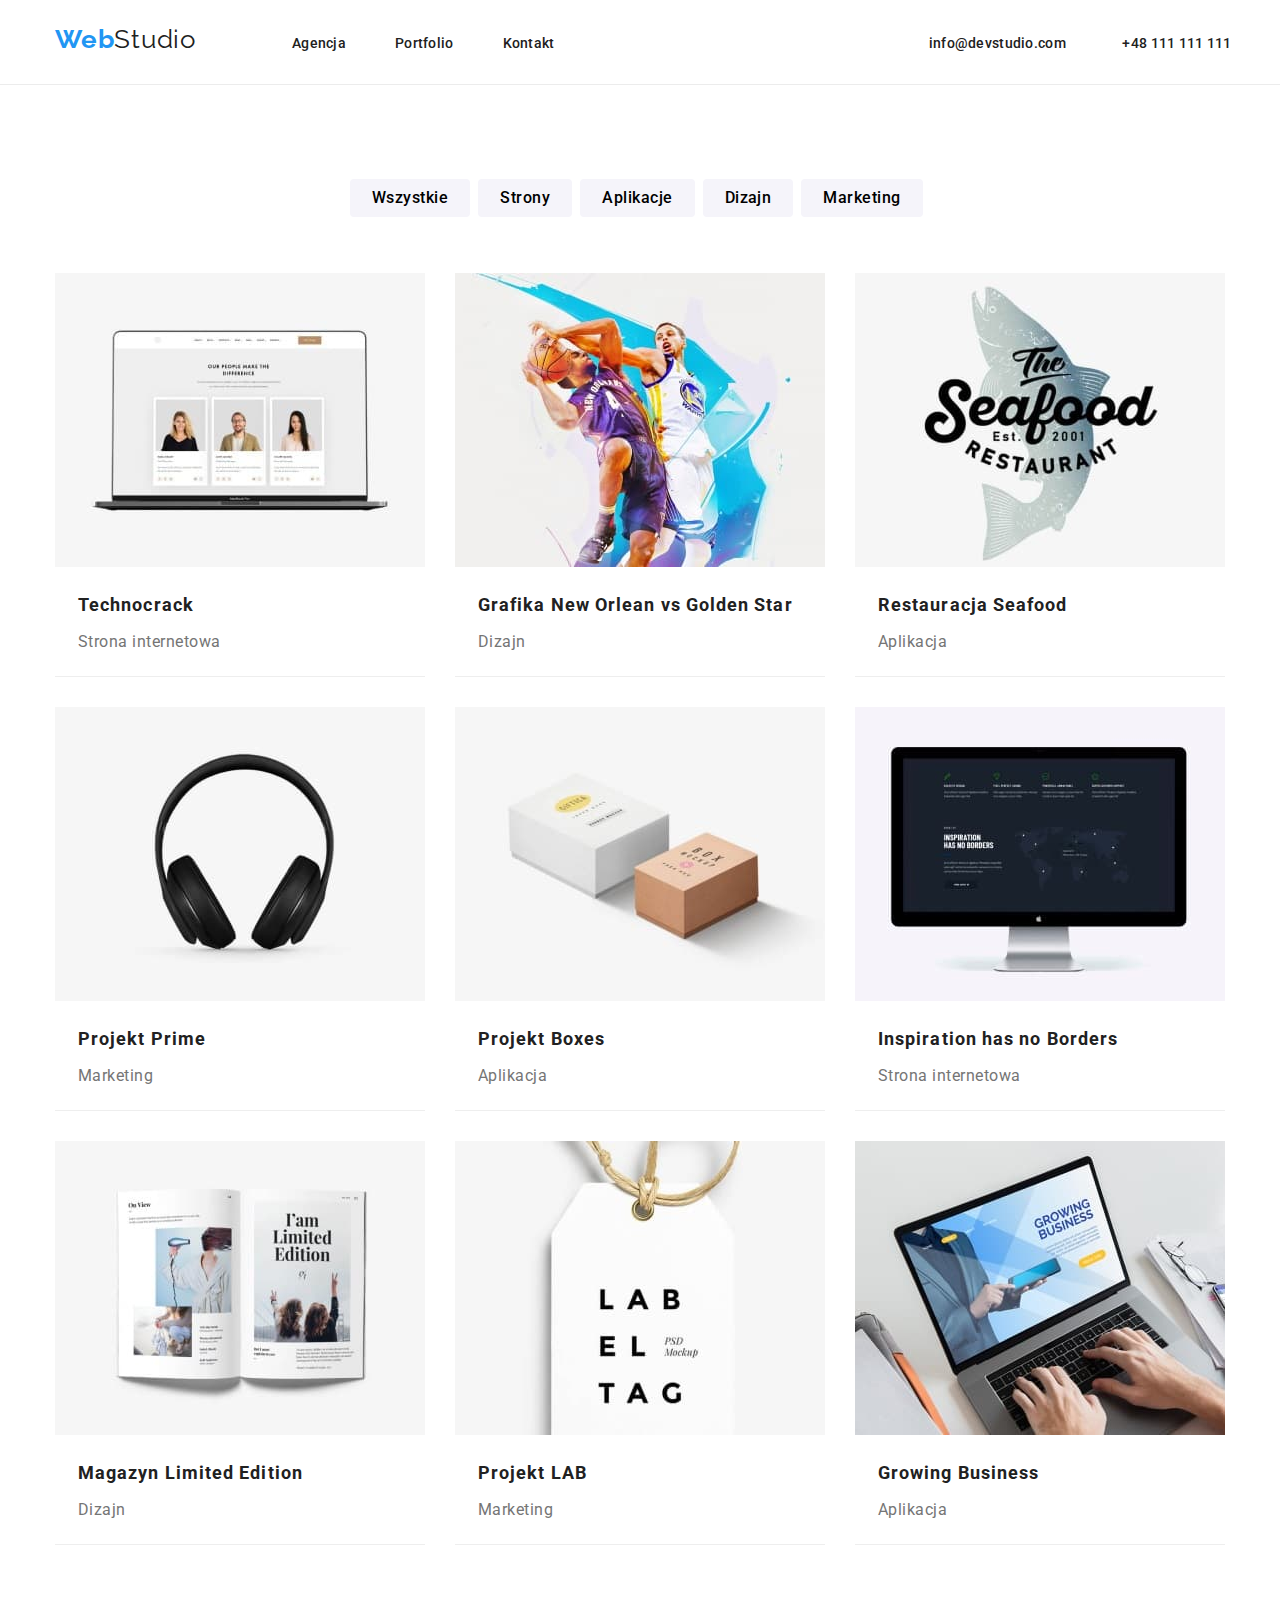
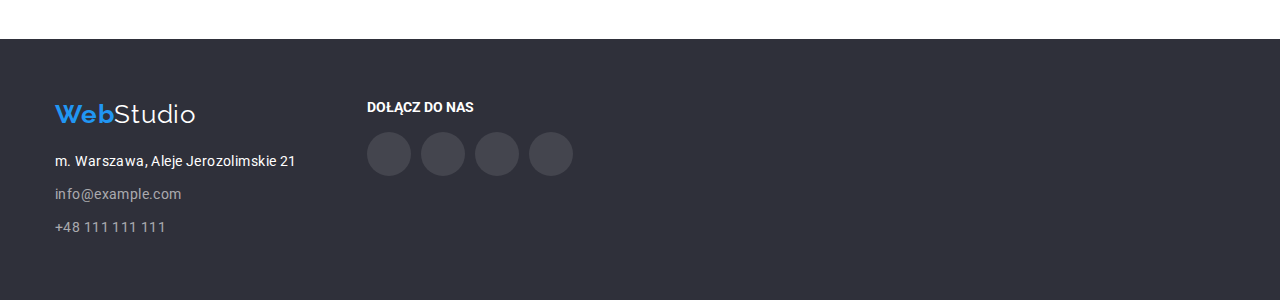
==== portfolio.html @ c4dc2baf "initial commit" ====
<!DOCTYPE html>
<html lang="en">

<head>
    <meta charset="UTF-8">
    <meta http-equiv="X-UA-Compatible" content="IE=edge">
    <meta name="viewport" content="width=device-width, initial-scale=1.0">
    <link
    rel="stylesheet"
    href="https://cdnjs.cloudflare.com/ajax/libs/modern-normalize/1.0.0/modern-normalize.min.css"
  />
    <link rel="stylesheet" href="css/styles.css"/>
    <link rel="preconnect" href="https://fonts.googleapis.com">
    <link rel="preconnect" href="https://fonts.gstatic.com" crossorigin>
    <link href="https://fonts.googleapis.com/css2?family=Raleway:wght@700&family=Roboto:wght@400;500;700;900&display=swap" rel="stylesheet">
    <title>Portfolio</title>
</head>
<body>
    <header>
        <div class = "container">
            <div class = "box-menu">
                <nav class = "box-nav">
                    <a class="Webstudio-header box-webstudio" href="index.html"><span class = "Web">Web</span>Studio</a>
                    <a class = "header" href="agencja.html">Agencja</a>
                    <a class = "header" href="portfolio.html">Portfolio</a>
                    <a class = "header" href="kontakt.html">Kontakt</a>
                </nav>
                <div>
                  <a class = "header contact" href="mailto:info@devstudio.com">          
                    <svg width="16" height="12">
                      <use
                        href="/goit-markup-hw-04/images/icons.svg#icon-envelope"
                      ></use>
                    </svg>
                    info@devstudio.com
                  </a>
                  <a class = "header contact" href="tel:+48111111111">
                    <svg width="10" height="16">
                      <use
                        href="/goit-markup-hw-04/images/icons.svg#icon-smartphone"
                      ></use>
                    </svg>
                    +48 111 111 111
                  </a>
                </div>
            </div>
        </div>
    </header>
        <main>
            <div class = "container">
                <section class = "section">
                    <ul class="list list-buttons">
                        <li class = "button">
                            <button class="portf-buttons" type="button" onclick="alert('Na chwilę obecną funkcjonalność nie jest dostępna. Za utrudnienia przepraszamy!')">Wszystkie</button>
                        </li>
                        <li class = "button">
                            <button class="portf-buttons" type="button" onclick="alert('Na chwilę obecną funkcjonalność nie jest dostępna. Za utrudnienia przepraszamy!')">Strony</button>
                        </li>
                        <li class = "button">
                            <button class="portf-buttons" type="button" onclick="alert('Na chwilę obecną funkcjonalność nie jest dostępna. Za utrudnienia przepraszamy!')">Aplikacje</button>
                        </li>
                        <li class = "button">
                            <button class="portf-buttons" type="button" onclick="alert('Na chwilę obecną funkcjonalność nie jest dostępna. Za utrudnienia przepraszamy!')">Dizajn</button>
                        </li>
                        <li class = "button">
                            <button class="portf-buttons" type="button" onclick="alert('Na chwilę obecną funkcjonalność nie jest dostępna. Za utrudnienia przepraszamy!')">Marketing</button>
                        </li>
                    </ul>
                    <ul class="list list-portfolio">
                        <li class = "portfolio-element">
                            <figure>
                              <div class="animation-field">
                                <img class = "img-portfolio"
                                src="images/portfolio1.jpg"
                                alt="Technocrack"
                                width="370"
                                height="294"
                                />
                                <div class="card-popup-box"><span class="card-popup-description">Technocrack jest popularną platformą wykorzystywaną do rozpowszechniania koronawirusa. Firmy wykorzystują tę platformę do celów szpiegowskich i ataków na niezabezpieczone serwery konkurencji</span></div> 
                              </div>
                                <figcaption class = "portfolio-bottom"><h4 class="title-portf">Technocrack</h4><h5 class="desc-portf">Strona internetowa</span></figcaption>
                            </figure>
                        </li>
                        <li class = "portfolio-element">
                            <figure>
                              <div class="animation-field">
                                <img class = "img-portfolio"
                                src="images/portfolio2.jpg"
                                alt="Basketball duel"
                                width="370"
                                height="294"
                                />
                                <div class="card-popup-box"><span class="card-popup-description">Technocrack jest popularną platformą wykorzystywaną do rozpowszechniania koronawirusa. Firmy wykorzystują tę platformę do celów szpiegowskich i ataków na niezabezpieczone serwery konkurencji</span></div> 
                              </div>
                                <figcaption class = "portfolio-bottom"><h4 class="title-portf">Grafika New Orlean vs Golden Star</h4><h5 class="desc-portf">Dizajn</span></figcaption>
                            </figure>
                        </li>
                        <li class = "portfolio-element">
                            <figure>
                              <div class="animation-field">
                                <img class = "img-portfolio"
                                src="images/portfolio3.jpg"
                                alt="The Seafood restaurant"
                                width="370"
                                height="294"
                                />
                                <div class="card-popup-box"><span class="card-popup-description">Technocrack jest popularną platformą wykorzystywaną do rozpowszechniania koronawirusa. Firmy wykorzystują tę platformę do celów szpiegowskich i ataków na niezabezpieczone serwery konkurencji</span></div> 
                              </div>
                                <figcaption class = "portfolio-bottom"><h4 class="title-portf">Restauracja Seafood</h4><h5 class="desc-portf">Aplikacja</span></figcaption>
                            </figure>
                        </li>
                        <li class = "portfolio-element">
                            <figure>
                              <div class="animation-field">
                                <img class = "img-portfolio"
                                src="images/portfolio4.jpg"
                                alt="Headphones"
                                width="370"
                                height="294"
                                />
                                <div class="card-popup-box"><span class="card-popup-description">Technocrack jest popularną platformą wykorzystywaną do rozpowszechniania koronawirusa. Firmy wykorzystują tę platformę do celów szpiegowskich i ataków na niezabezpieczone serwery konkurencji</span></div> 
                              </div>
                                <figcaption class = "portfolio-bottom"><h4 class="title-portf">Projekt Prime</h4><h5 class="desc-portf">Marketing</span></figcaption>
                            </figure>
                        </li>
                        <li class = "portfolio-element">
                            <figure>
                              <div class="animation-field">
                                <img class = "img-portfolio"
                                src="images/portfolio5.jpg"
                                alt="Boxes"
                                width="370"
                                height="294"
                                />
                                <div class="card-popup-box"><span class="card-popup-description">Technocrack jest popularną platformą wykorzystywaną do rozpowszechniania koronawirusa. Firmy wykorzystują tę platformę do celów szpiegowskich i ataków na niezabezpieczone serwery konkurencji</span></div> 
                              </div>
                                <figcaption class = "portfolio-bottom"><h4 class="title-portf">Projekt Boxes</h4><h5 class="desc-portf">Aplikacja</span></figcaption>
                            </figure>
                        </li>
                        <li class = "portfolio-element">
                            <figure>
                              <div class="animation-field">
                                <img class = "img-portfolio"
                                src="images/portfolio6.jpg"
                                alt="A dark webpage"
                                width="370"
                                height="294"
                                />
                                <div class="card-popup-box"><span class="card-popup-description">Technocrack jest popularną platformą wykorzystywaną do rozpowszechniania koronawirusa. Firmy wykorzystują tę platformę do celów szpiegowskich i ataków na niezabezpieczone serwery konkurencji</span></div> 
                              </div>
                                <figcaption class = "portfolio-bottom"><h4 class="title-portf">Inspiration has no Borders</h4><h5 class="desc-portf">Strona internetowa</span></figcaption>
                            </figure>
                        </li>
                        <li class = "portfolio-element">
                            <figure>
                              <div class="animation-field">
                                <img class = "img-portfolio"
                                src="images/portfolio7.jpg"
                                alt="A magasine"
                                width="370"
                                height="294"
                                />
                                <div class="card-popup-box"><span class="card-popup-description">Technocrack jest popularną platformą wykorzystywaną do rozpowszechniania koronawirusa. Firmy wykorzystują tę platformę do celów szpiegowskich i ataków na niezabezpieczone serwery konkurencji</span></div> 
                              </div>
                                <figcaption class = "portfolio-bottom"><h4 class="title-portf">Magazyn Limited Edition</h4><h5 class="desc-portf">Dizajn</span></figcaption>
                            </figure>
                        </li>
                        <li class = "portfolio-element">
                            <figure>
                              <div class="animation-field">
                                <img class = "img-portfolio"
                                src="images/portfolio8.jpg"
                                alt="A label"
                                width="370"
                                height="294"
                                />
                                <div class="card-popup-box"><span class="card-popup-description">Technocrack jest popularną platformą wykorzystywaną do rozpowszechniania koronawirusa. Firmy wykorzystują tę platformę do celów szpiegowskich i ataków na niezabezpieczone serwery konkurencji</span></div> 
                              </div>
                                <figcaption class = "portfolio-bottom"><h4 class="title-portf">Projekt LAB</h4><h5 class="desc-portf">Marketing</span></figcaption>
                            </figure>
                        </li>
                        <li class = "portfolio-element">
                            <figure>
                              <div class="animation-field">
                                <img class = "img-portfolio"
                                src="images/portfolio9.jpg"
                                alt="Hands on a notebook"
                                width="370"
                                height="294"
                                />
                                <div class="card-popup-box"><span class="card-popup-description">Technocrack jest popularną platformą wykorzystywaną do rozpowszechniania koronawirusa. Firmy wykorzystują tę platformę do celów szpiegowskich i ataków na niezabezpieczone serwery konkurencji</span></div> 
                              </div>
                                <figcaption class = "portfolio-bottom"><h4 class="title-portf">Growing Business</h4><h5 class="desc-portf">Aplikacja</span></figcaption>
                            </figure>
                        </li>
                    </ul>
                </section>
            </div>
        </main>
        <footer>
            <div class = "container">
              <ul class = "list footer-list">
                <li class = "footer-block">
                  <div>
                    <a class="Webstudio-footer" href="index.html"><span class = "Web">Web</span>Studio</a>
                    <address class = "address">m. Warszawa, Aleje Jerozolimskie 21</address>
                    <a class = "footer" href="mailto:info@example.com">info@example.com</a>
                    <a class = "footer" href="tel:+48111111111">+48 111 111 111</a>
                  </div>
                </li>
                <li class = "footer-block">
                  <div>
                    <span class = "join-us">DOŁĄCZ DO NAS</span>
                    <ul class = "list social-list-footer">
                      <li class = "social-icon-footer">
                        <div class = "social-circle-footer">
                          <svg width="20" height="20">
                            <use
                            href="/goit-markup-hw-04/images/icons.svg#icon-insta"
                            ></use>
                          </svg>
                        </div>
                      </li>
                      <li class = "social-icon-footer">
                        <div class = "social-circle-footer">
                          <svg width="20" height="16.25">
                            <use
                            href="/goit-markup-hw-04/images/icons.svg#icon-twitter"
                            ></use>
                          </svg>
                        </div>
                      </li>
                      <li class = "social-icon-footer">
                        <div class = "social-circle-footer">
                          <svg width="10" height="20">
                            <use
                            href="/goit-markup-hw-04/images/icons.svg#icon-facebook"
                            ></use>
                          </svg>
                        </div>
                      </li>
                      <li class = "social-icon-footer">
                        <div class = "social-circle-footer">
                          <svg width="20" height="20">
                            <use
                            href="/goit-markup-hw-04/images/icons.svg#icon-linkedin"
                            ></use>
                          </svg>
                        </div>
                      </li>
                    </ul>
                  </div>
                </li>
              </ul>
            </div>
          </footer>
</body>
</html>
---- css/styles.css ----
.div-test {
    width: 200px;
    height: 200px;
    border: solid tomato 1px;
    margin-top: 200px;
    margin-left: 200px;
    display: flex;
    align-items: center;
    justify-content: center;
}

.span-test {
    display: inline-block;
    vertical-align: middle;
    line-height: normal;
}


/* ZMIENNE */
:root {
    --color-active: #2196F3;
    --text-main: #212121;
    --text-secondary: #757575;
    --text-h1: #FFFFFF;
    --text-active-button: #FFFFFF;
    --text-address: #FFFFFF;
    --text-studio-footer: #FFFFFF;
    --color-team-members-background: #FFFFFF;
    --color-join-us: #FFFFFF;
    --color-pic-description: #FFFFFF;
    --color-card-popup-description: #FFFFFF;
    --color-h1-footer-background: #2F303A;
    --text-footer-contact: rgba(255, 255, 255, 0.6);
    --color-button-background: #F5F4FA;
    --color-our-team-background: #F5F4FA;
    --color-our-strengths-icon-background: #F5F4FA;
    --text-studio-header: #000000;
    --color-portfolio-border: #EEEEEE;
    --color-header-border: #ECECEC;
    --color-icon: #AFB1B8;
    --color-social-icon-footer: #FFFFFF1A;
}
/* KONIEC: ZMIENNE */

body {
    font-family: 'Roboto', sans-serif;
    font-size: 14px;
    color: var(--text-main);
}

.list {
    list-style-type: none;
}

.Webstudio-header,
.Webstudio-footer,
.header,
.footer,
.address {
    text-decoration: none;
}

.Web {
    color: var(--color-active);
    font-weight: 700;
}

/* USTAWIENIA DLA HEADERÓW I FOOTERÓW, BEZ FLEXBOXÓW */

.Webstudio-header {
    font-size: 26px;
    font-weight: 400;
    font-family: 'Raleway', sans-serif;
    line-height: 1.19;
    letter-spacing: 0.03em;
    color: var(--text-studio-header);
}

.Webstudio-footer {
    font-size: 26px;
    font-weight: 400;
    font-family: 'Raleway', sans-serif;
    line-height: 1.19;
    letter-spacing: 0.03em;
    color: var(--text-studio-footer);
}

.Webstudio-header:hover, .Webstudio-header:focus {
    color: var(--text-studio-header);
    font-size: 26px;
    font-weight: 700;
}

.Webstudio-footer:hover, .Webstudio-footer:focus {
    color: var(--text-studio-footer);
    font-size: 26px;
    font-weight: 700;
}

.Webstudio-header,
.header,
.footer {
    color: var(--text-main);
}

.header {
    line-height: 1.14;
    letter-spacing: 0.02em;
    font-weight: 500;
    transition-property: color, fill, background-color, box-shadow;
    transition-duration: 250ms;
    transition-timing-function: cubic-bezier(0.4, 0, 0.2, 1);
}

.header:hover,
.header:focus {
    fill: var(--color-active);
    color: var(--color-active);
    font-weight: 500;
}

.header svg {
    margin-right: 10px;
}

a[href="mailto:info@devstudio.com"],
a[href="tel:+48111111111"]{
    fill: var(--color-icon);
}

.address {
    line-height: 1.71;
    letter-spacing: 0.03em;
    color: var(--text-address);
    background-color: var(--color-h1-footer-background);
    font-style: normal;
}

.footer {
    line-height: 1.71;
    letter-spacing: 0.03em;
    color: var(--text-footer-contact);
    background-color: var(--color-h1-footer-background);
}

footer {
    background-color: var(--color-h1-footer-background);
    transition-property: color, fill, background-color, box-shadow;
    transition-duration: 250ms;
    transition-timing-function: cubic-bezier(0.4, 0, 0.2, 1);
}

.footer:hover,
.footer:focus {
    color: var(--color-active);
}

footer a span {
    color: var(--text-studio-footer);
}

/* KONIEC: USTAWIENIA DLA HEADERÓW I FOOTERÓW, BEZ FLEXBOXÓW */

/* USTAWIENIA DLA BODY INDEXU, BEX FLEXBOXÓW */

.headline {
    font-weight: 900;
    font-size: 44px;
    line-height: 1.36;
    text-align: center;
    letter-spacing: 0.06em;
    text-transform: uppercase;
    color: var(--text-h1);
}

.order-button {
    font-weight: 700;
    font-size: 16px;
    line-height: 1.88;
    align-items: center;
    text-align: center;
    letter-spacing: 0.06em;
    color: var(--text-active-button);
    background: var(--color-active);
    box-shadow: 0px 4px 4px rgba(0, 0, 0, 0.15);
    border-radius: 4px;
    cursor: pointer;
    border: none;
    width: 200px;
    height: 50px;
}

.heading {
    font-weight: 700;
    line-height: 1.14;
    letter-spacing: 0.03em;
    text-transform: uppercase;
}

.text {
    line-height: 1.71;
    letter-spacing: 0.03em; 
    color: var(--text-secondary);
}

.section-name {
    font-weight: 700;
    font-size: 36px;
    line-height: 1.17;
    letter-spacing: 0.03em;
}

.our-team {
    background-color: var(--color-our-team-background);
}

.team-member {
    border-bottom-left-radius: 4px;
    border-bottom-right-radius: 4px;
    background-color: var(--color-team-members-background);
    box-shadow: 0px 2px 1px rgba(0, 0, 0, 0.2),
                0px 1px 1px rgba(0, 0, 0, 0.14),
                0px 1px 3px rgba(0, 0, 0, 0.12);
            }

.title-index {
    font-weight: 500;
    font-size: 16px;
    line-height: 1.19;
    letter-spacing: 0.03em;
}

.desc-index {
    font-size: 16px;
    font-weight: 400;
    line-height: 1.19;
    letter-spacing: 0.03em;
    color: var(--text-secondary);
}

/* KONIEC: USTAWIENIA DLA BODY INDEXU, BEX FLEXBOXÓW */

/* USTAWIENIA DLA BODY PORTFOLIO, BEZ FLEXBOXÓW */

.portf-buttons {
    font-weight: 500;
    font-size: 16px;
    line-height: 1.63;
    letter-spacing: 0.03em;
    background: var(--color-button-background);
    border-radius: 4px;
    text-align: center;
    border-radius: 4px;
    border: none;
    cursor: pointer;
    transition-property: color, fill, background-color, box-shadow;
    transition-duration: 250ms;
    transition-timing-function: cubic-bezier(0.4, 0, 0.2, 1);
}

.portf-buttons:hover, .portf-buttons:focus{
    color: var(--text-active-button);
    background: var(--color-active);
    box-shadow: 0px 2px 2px 0px #0000001F,
                0px 1px 2px 0px #00000014,
                0px 3px 1px 0px #0000001A;

}

.title-portf {
    font-weight: 700;
    font-size: 18px;
    line-height: 2;
    letter-spacing: 0.06em;
}

.desc-portf {
    font-size: 16px;
    line-height: 1.88;
    letter-spacing: 0.03em;
    color: var(--text-secondary);
    font-weight: 400;
}

.portfolio-element > figure {
    transition-property: color, fill, background-color, box-shadow;
    transition-duration: 250ms;
    transition-timing-function: cubic-bezier(0.4, 0, 0.2, 1);
}

.portfolio-element > figure:hover,
.portfolio-element > figure:focus {
    box-shadow: 1px 4px 6px 0px #00000029,
    0px 4px 4px 0px #0000000F,
    0px 1px 1px 0px #0000001F;
    ;
    cursor: pointer;
}

/* KONIEC: USTAWIENIA DLA BODY PORTFOLIO, BEZ FLEXBOXÓW */

/* USTAWIENIA POZYCJONOWANIA I FLEXBOXÓW WSPÓLNE DLA INDEXU I PORTFOLIO */

h1, h2, h3, h4, h5, h6, p, ul, figure {
    margin: 0px;
}

.container {
    width: 1200px;
    margin-right: auto;
    margin-left: auto;
}

.section {
    padding-top: 94px;
    padding-bottom: 94px;
}

header {
    border-bottom: solid var(--color-header-border) 1px;
}

.box-menu {
    margin-top: 24px;
    display: flex;
    height: 60px;
    align-items: baseline;
}

.box-webstudio {
    margin-left: 15px;
}

.header:nth-child(2) {
    margin-left: 93px;
}

.header:nth-child(3) {
    margin-left: 46px;
}

.header:nth-child(4) {
    margin-left: 46px;
}

.contact:nth-child(1) {
    margin-left: 345px;
}

.contact:nth-child(2) {
    margin-left: 30px;
}

footer > div {
    padding-top: 60px;
    padding-bottom: 60px;
}

.Webstudio-footer {
    display: block;
    margin-bottom: 20px;
}

address {
    display: block;
    margin-bottom: 9px;
}

footer .footer {
    display: block;
}

.footer-block:nth-child(2) {
    margin-left: 70px;
}

.join-us {
    color: var(--color-join-us);
    font-weight: 700;
    line-height: 1.14;
    letter-spacing: 0,03em;
}

.footer-list {
    display: flex;
    padding-left: 15px;
}

.social-circle-footer {
    width: 44px;
    height: 44px;
    border-radius: 50%;
    display: flex;
    justify-content: center;
    align-items: center;
    fill: var(--color-join-us);
    background-color: var(--color-social-icon-footer);
    transition-property: color, fill, background-color, box-shadow;
    transition-duration: 250ms;
    transition-timing-function: cubic-bezier(0.4, 0, 0.2, 1);
}

.social-circle-footer:hover,
.social-circle-footer:focus {
    background-color: var(--color-active);
    fill: var(--color-join-us);
    cursor: pointer;
}

.social-list-footer {
    display: flex;
    margin-top: 16px;
    padding-bottom: 30px;
    padding-left: 0px;
}

.social-icon-footer:not(:last-child) {
    margin-right: 10px;
}

a[href="mailto:info@example.com"] {
    margin-bottom: 9px;
}

/* KONIEC: USTAWIENIA POZYCJONOWANIA I FLEXBOXÓW WSPÓLNE DLA INDEXU I PORTFOLIO */

/* FLEXBOXY I POZYCJONOWANIE INDEX.HTML*/
.headline {
    width: 696px;
    margin-top: 0px;
    margin-bottom: 0px;
    margin-left: auto;
    margin-right: auto;
}

.box-headline {
    padding: 200px 252px 200px 252px;
    background-image: url(../images/background-photo.jpg), 
    linear-gradient(
    to right,
    #2F303A66,
    #2F303A66
    );
    background-position: 50% 50%;
    background-repeat: no-repeat;
    background-size: 1600px;
    background-color: var(--color-h1-footer-background);
}

.order-button {
    display: block;
    margin-left: auto;
    margin-right: auto;
    margin-top: 30px;
    padding: 0px;
}

.list-our-strengths {
    display: flex;
    margin-top: 0px;
    margin-bottom: 0px;
    padding-left: 0px;
}

.list-our-strengths-icons {
    display: flex;
    margin-top: 0px;
    margin-bottom: 30px;
    padding-left: 0px;
}

.strength-icon-background {
    display: flex;
    width: 270px;
    height: 120px;
    border-radius: 4px;
    background-color: var(--color-our-strengths-icon-background);
    justify-content: center;
    align-items: center;
}

.text-block {
    width: 270px;
}

.strength:nth-child(1) {
    margin-left: 15px;
}

.strength:not(:last-child) {
    margin-right: 30px;
}

.text {
    padding-top: 10px;
}

.section-name {
display: flex;
justify-content: center;
padding-bottom: 50px;
}

.list-what-we-do {
    display: flex;
    padding-left: 0px;
}

.what-we-do {
    position: relative;
}

.what-we-do img {
    vertical-align:top;
}

.what-we-do:nth-child(1) {
    margin-left: 15px;
}

.what-we-do:not(:last-child) {
    margin-right: 30px;
}

.list-our-team {
    display: flex;
    padding: 0px;
}

.our-team:not(:last-child) {
    margin-right: 30px;
}

.our-team:nth-child(1) {
    margin-left: 30px;
}

.title-index {
    padding-top: 30px;
}

.desc-index {
    padding-top: 10px;
}

.our-team {
    text-align: center;
}

.img-team-member {
    display: block;
}

.social-circle {
    width: 44px;
    height: 44px;
    border-radius: 50%;
    display: flex;
    justify-content: center;
    align-items: center;
    fill: var(--color-icon);
    transition-property: color, fill, background-color, box-shadow;
    transition-duration: 250ms;
    transition-timing-function: cubic-bezier(0.4, 0, 0.2, 1);
}

.social-circle:hover,
.social-circle:focus {
    background-color: var(--color-active);
    fill: var(--color-team-members-background);
    cursor: pointer;
}

.social-list {
    display: flex;
    margin-top: 16px;
    padding-bottom: 30px;
    padding-left: 0px;
}

.social-icon:nth-child(1) {
    margin-left: 32px;
}

.social-icon:not(:last-child) {
    margin-right: 10px;
}

.client-background {
    width: 170px;
    height: 92px;
    border-radius: 4px;
    display: flex;
    justify-content: center;
    align-items: center;
    fill: var(--color-icon);
    border: solid var(--color-icon) 1px;
    transition-property: color, fill, background-color, box-shadow;
    transition-duration: 250ms;
    transition-timing-function: cubic-bezier(0.4, 0, 0.2, 1);
}

.client-background:hover,
.client-background:focus {
    fill: var(--color-active);
    border: solid var(--color-active) 1px;
    cursor: pointer;
}

.list-our-clients {
    display: flex;
    padding-left: 0px;
}

.client:nth-child(1) {
    margin-left: 15px;
}

.client:not(:last-child) {
    margin-right: 30px;
}

.pic-description-box {
    background-color: #2F303ACC;
    height: 70px;
    width: 370px;
    display: flex;
    justify-content: center;
    align-items: center;
    position: absolute;
    bottom: 0;
}

.pic-description {
    color: var(--color-pic-description);
    line-height: 1.17;
    font-weight: 700;
    letter-spacing: 0.03em;
}

/* KONIEC: FLEXBOXY I POZYCJONOWANIE INDEX.HTML */

/* FLEXBOXY I POZYCJONOWANIE PORTFOLIO.HTML */

.list-buttons {
    display: flex;
    padding-bottom: 56px;
    padding-left: 0px;
}

.portf-buttons {
    padding: 6px 22px;
}

.button:nth-child(1) {
    margin-left: 310px;
}

.button:nth-child(2) {
    margin-left: 8px;
}

.button:nth-child(3) {
    margin-left: 8px;
}

.button:nth-child(4) {
    margin-left: 8px;
}

.button:nth-child(5) {
    margin-left: 8px;
}

.img-portfolio {
    display: block;
}

.list-portfolio {
    padding: 0px;
    display: flex;
    flex-wrap: wrap;
}

.portfolio-bottom {
    border-bottom: solid var(--color-portfolio-border) 1px;
}

.title-portf {
    padding-left: 23px;
    padding-top: 20px;
}


.desc-portf {
    padding-left: 23px;
    padding-top: 4px;
    padding-bottom: 19px;
}

.portfolio-element:nth-child(3n + 1) {
    margin-left: 15px;
}

.portfolio-element:nth-child(3n + 2) {
    margin-left: 30px;
}

.portfolio-element:nth-child(3n + 3) {
    margin-left: 30px;
}

.portfolio-element:nth-last-child(n + 4) {
    margin-bottom: 30px;
}

.animation-field {
    position: relative;
    overflow: hidden;
}

.card-popup-box {
    background-color: #2196F3E5;
    height: 294px;
    width: 370px;
    display: flex;
    align-items: center;
    position: absolute;
    top: 294px;
    transition-property: top;
    transition-duration: 500ms;
}

.portfolio-element:hover .card-popup-box {
top: 0;
}

.card-popup-description {
    color: var(--color-card-popup-description);
    line-height: 1.56;
    letter-spacing: 0.03em;
    font-size: 18px;
    padding: 49px 45px 49px 24px;
}

/* KONIEC: FLEXBOXY I POZYCJONOWANIE PORTFOLIO.HTML */
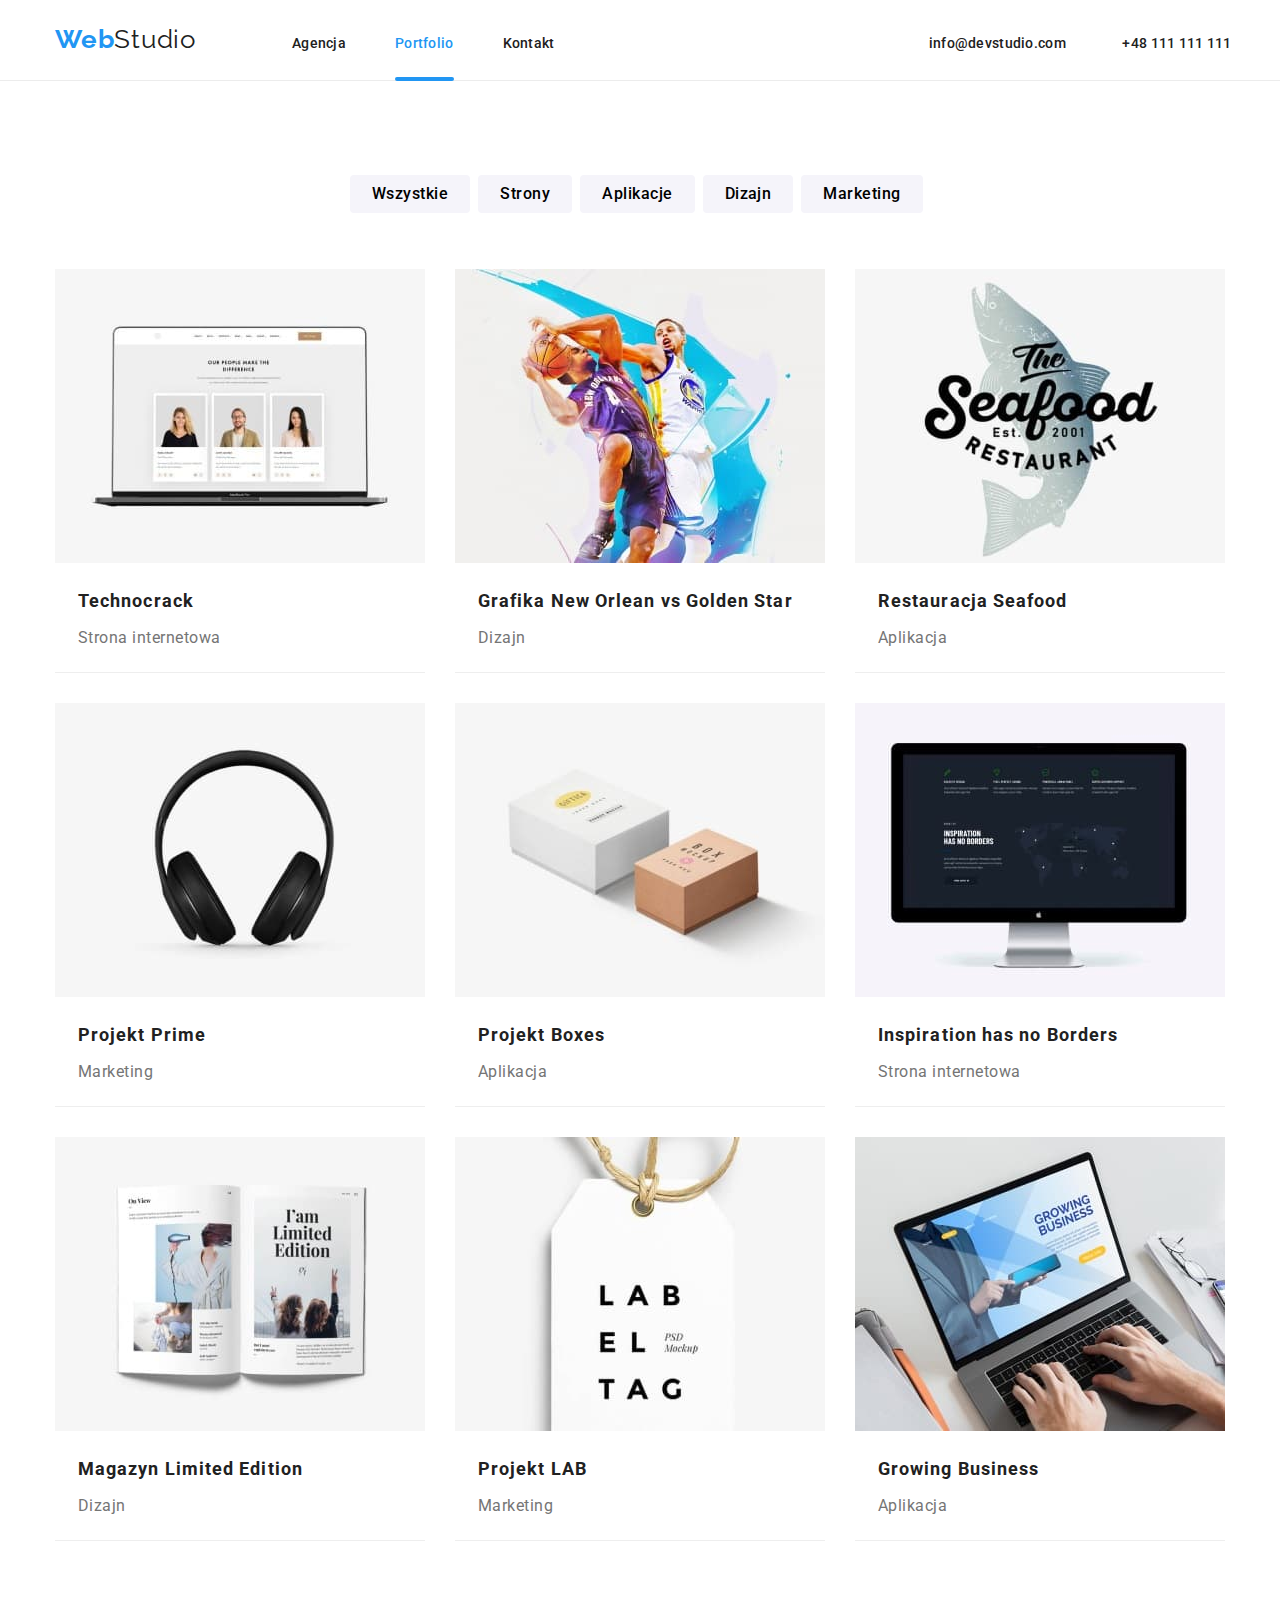
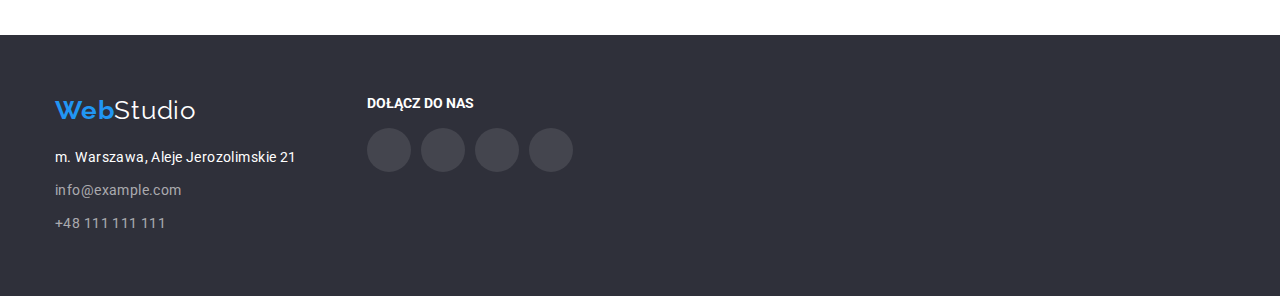
==== commit 2850bbc7: "new functions" ====
--- a/portfolio.html
+++ b/portfolio.html
@@ -21,8 +21,8 @@
             <div class = "box-menu">
                 <nav class = "box-nav">
                     <a class="Webstudio-header box-webstudio" href="index.html"><span class = "Web">Web</span>Studio</a>
-                    <a class = "header" href="agencja.html">Agencja</a>
-                    <a class = "header" href="portfolio.html">Portfolio</a>
+                    <a class = "header" href="index.html">Agencja</a>
+                    <a class = "header active-site" href="portfolio.html">Portfolio</a>
                     <a class = "header" href="kontakt.html">Kontakt</a>
                 </nav>
                 <div>
--- a/css/styles.css
+++ b/css/styles.css
@@ -1,21 +1,3 @@
-.div-test {
-    width: 200px;
-    height: 200px;
-    border: solid tomato 1px;
-    margin-top: 200px;
-    margin-left: 200px;
-    display: flex;
-    align-items: center;
-    justify-content: center;
-}
-
-.span-test {
-    display: inline-block;
-    vertical-align: middle;
-    line-height: normal;
-}
-
-
 /* ZMIENNE */
 :root {
     --color-active: #2196F3;
@@ -29,6 +11,7 @@
     --color-join-us: #FFFFFF;
     --color-pic-description: #FFFFFF;
     --color-card-popup-description: #FFFFFF;
+    --color-modal-window: #FFFFFF;
     --color-h1-footer-background: #2F303A;
     --text-footer-contact: rgba(255, 255, 255, 0.6);
     --color-button-background: #F5F4FA;
@@ -39,6 +22,7 @@
     --color-header-border: #ECECEC;
     --color-icon: #AFB1B8;
     --color-social-icon-footer: #FFFFFF1A;
+    --color-backdrop: #00000033;
 }
 /* KONIEC: ZMIENNE */
 
@@ -66,6 +50,18 @@
 }
 
 /* USTAWIENIA DLA HEADERÓW I FOOTERÓW, BEZ FLEXBOXÓW */
+
+.active-site::after {
+    content: '';
+    background-color: var(--color-active);
+    width: 100%;
+    height: 4px;
+    border-radius: 2px;
+    display: block;
+    position: absolute;
+    top: 42px;
+    right: 0px;
+}
 
 .Webstudio-header {
     font-size: 26px;
@@ -110,6 +106,7 @@
     transition-property: color, fill, background-color, box-shadow;
     transition-duration: 250ms;
     transition-timing-function: cubic-bezier(0.4, 0, 0.2, 1);
+    position: relative;
 }
 
 .header:hover,
@@ -157,6 +154,10 @@
 
 footer a span {
     color: var(--text-studio-footer);
+}
+
+.active-site {
+    color: var(--color-active);
 }
 
 /* KONIEC: USTAWIENIA DLA HEADERÓW I FOOTERÓW, BEZ FLEXBOXÓW */
@@ -238,6 +239,59 @@
     color: var(--text-secondary);
 }
 
+.modal-window-backdrop {
+    position: fixed;
+    top: 0;
+    width: 100%;
+    height: 100%;
+    background: var(--color-backdrop);
+    transition-property: opacity;
+    transition-duration: 700ms;
+    opacity: 100%;
+}
+
+.modal-window {
+    position: absolute;
+    transform: translate(50%, -50%);
+    top: 50%;
+    right: 50%;
+    width: 528px;
+    height: 581px;
+    background-color: var(--color-modal-window);
+    border-radius: 4px;
+    box-shadow: 0px 2px 1px 0px #00000033,
+                0px 1px 1px 0px #00000024,
+                0px 1px 3px 0px #0000001F;
+    text-align: right;
+    transition-property: opacity;
+    transition-duration: 700ms;
+    opacity: 100%;
+}
+
+
+.modal-window-button {
+    width: 30px;
+    height: 30px;
+    border-radius: 50%;
+    border: 1px solid #0000001A;
+    background-color: var(--color-modal-window);
+    padding: 0px;
+    margin-top: 8px;
+    margin-right: 8px;
+}
+
+.modal-window-button:hover {
+    cursor: pointer;
+}
+
+.is-hidden {
+    visibility: hidden;
+    transition-property: opacity, visibility;
+    transition-duration: 700ms;
+    opacity: 0%;
+    pointer-events: none;
+}
+
 /* KONIEC: USTAWIENIA DLA BODY INDEXU, BEX FLEXBOXÓW */
 
 /* USTAWIENIA DLA BODY PORTFOLIO, BEZ FLEXBOXÓW */
@@ -323,7 +377,7 @@
 .box-menu {
     margin-top: 24px;
     display: flex;
-    height: 60px;
+    height: 56px;
     align-items: baseline;
 }
 
